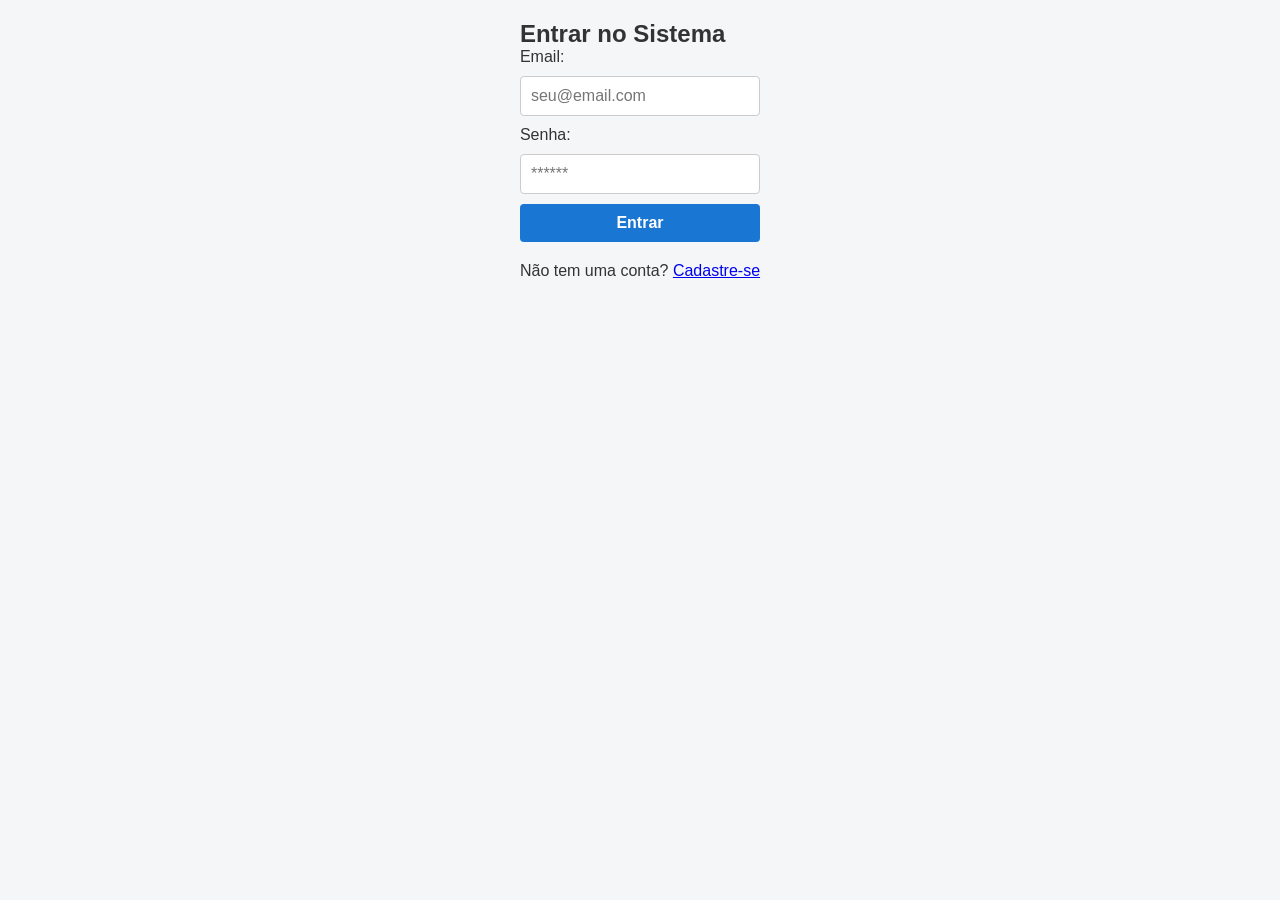
==== front-end/login.html @ 8ff5fa49 "First commit" ====
<!DOCTYPE html>
<html lang="pt-BR">
<head>
    <meta charset="UTF-8">
    <meta name="viewport" content="width=device-width, initial-scale=1.0">
    <title>Login - gerenciador Financeiro</title>
    <link rel="stylesheet" href="/front-end/style.css">
</head>
<body>
    <div class="container-auth">
        <h2 id="titulo-form">Entrar no Sistema</h2>

        <form id="form-auth">
            <div id="campo-nome" style="display: none;">
                <label for="nome">Nome:</label>
                <input type="text" id="nome" placeholder="Seu nome completo">
            </div>

            <label for="email">Email:</label>
            <input type="email" id="email" required placeholder="seu@email.com">

            <label for="senha">Senha:</label>
            <input type="password" id="senha" required placeholder="******">

            <button type="submit" id="btn-submit">Entrar</button>
        </form>

        <p id="msg-erro" style="color: red; margin-top: 10px; "></p>

        <p style="margin-top: 15px;">
            <span id="texto-alternar">Não tem uma conta?</span>
            <a href="#" id="link-alternar">Cadastre-se</a>
        </p>
    </div>
    
    <script src="/front-end/auth.js"></script>
</body>
</html>
---- front-end/style.css ----
* {
    box-sizing: border-box;
    margin: 0;
    padding: 0;
    font-family: Arial, sans-serif;
    transition: background-color 0.3s, color 0.3s;
}

body {
    background-color: #f4f6f8;
    color: #333;
    padding: 20px;
    display: flex;
    justify-content: center;
}

.container {
    width: 100%;
    max-width: 600px;
    background: white;
    padding: 20px;
    border-radius: 8px;
    box-shadow: 0 4px 6px rgba(0, 0, 0, 0.1); 
}

.header {
    display: flex;
    justify-content: space-between;
    align-items: center;
    margin-bottom: 15px;
}

.filtro-container {
    display: flex;
    align-items: center;
    gap: 10px;
    margin-bottom: 20px;
    background: #f0f0f0;
    padding: 10px;
    border-radius: 6px;
}

.btn-tema {
    padding: 8px 12px;
    font-size: 14px;
    border: 1px solid #ccc;
    border-radius: 20px;
    background: #eee;
    color: #333;
    cursor: pointer;
}

.btn-tema:hover {
    background: #ddd;
}

.resumo {
    display: flex;
    justify-content: space-between;
    gap: 10px;
    margin-bottom: 20px;
}

.card {
    flex: 1;
    padding: 15px;
    border-radius: 6px;
    text-align: center;
    color: white;
}

.card.entrada { background-color: #2e7d32; }
.card.saida { background-color: #c62828; }
.card.saldo { background-color: #0288d1; }

form {
    display: flex;
    flex-direction: column;
    gap: 10px;
    margin-bottom: 20px;
}

.form-row {
    display: flex;
    gap: 10px;
}

.form-row select {
    flex: 1;
}

input, select, button[type="submit"] {
    padding: 10px;
    border: 1px solid #ccc;
    border-radius: 4px;
    font-size: 16px;
    background-color: #fff;
    color: #333;
}

button[type="submit"] {
    background-color: #1976d2;
    color: white;
    border: none;
    cursor: pointer;
    font-weight: bold;
}

button[type="submit"]:hover {
    background-color: #1565c0;
}

.grafico-container {
    margin-bottom: 20px;
    text-align: center;
}

.grafico-container canvas {
    max-height: 280px;
}

#lista-transacoes {
    list-style: none;
    margin-top: 10px;
}

#lista-transacoes li {
    display: flex;
    justify-content: space-between;
    align-items: center;
    padding: 10px;
    border-bottom: 1px solid #eee;
}

#lista-transacoes li.entrada {
    border-left: 5px solid #2e7d32;
}

#lista-transacoes li.saida {
    border-left: 5px solid #c62828;
}

.item-info {
    display: flex;
    flex-direction: column;
}

.item-categoria {
    font-size: 12px;
    color: #777;
}

.btn-deletar {
    background: none;
    border: none;
    color: #e74c3c;
    font-weight: bold;
    cursor: pointer;
    padding: 4px 8px;
    font-size: 16px;
}

.btn-deletar:hover {
    color: #c0392b;
}

/* ================= MODOS ESCURO ================= */
body.dark-mode {
    background-color: #121212;
    color: #e0e0e0;
}

body.dark-mode .container {
    background-color: #1e1e1e;
    box-shadow: 0 4px 6px rgba(0, 0, 0, 0.5);
}

body.dark-mode .filtro-container {
    background: #2a2a2a;
}

body.dark-mode h1,
body.dark-mode h2 {
    color: #ffffff;
}

body.dark-mode .btn-tema {
    background: #333;
    color: #fff;
    border-color: #555;
}

body.dark-mode .btn-tema:hover {
    background: #444;
}

body.dark-mode input,
body.dark-mode select {
    background-color: #2a2a2a;
    color: #fff;
    border-color: #444;
}

body.dark-mode #lista-transacoes li {
    border-bottom-color: #333;
}

body.dark-mode .item-categoria {
    color: #aaa;
}
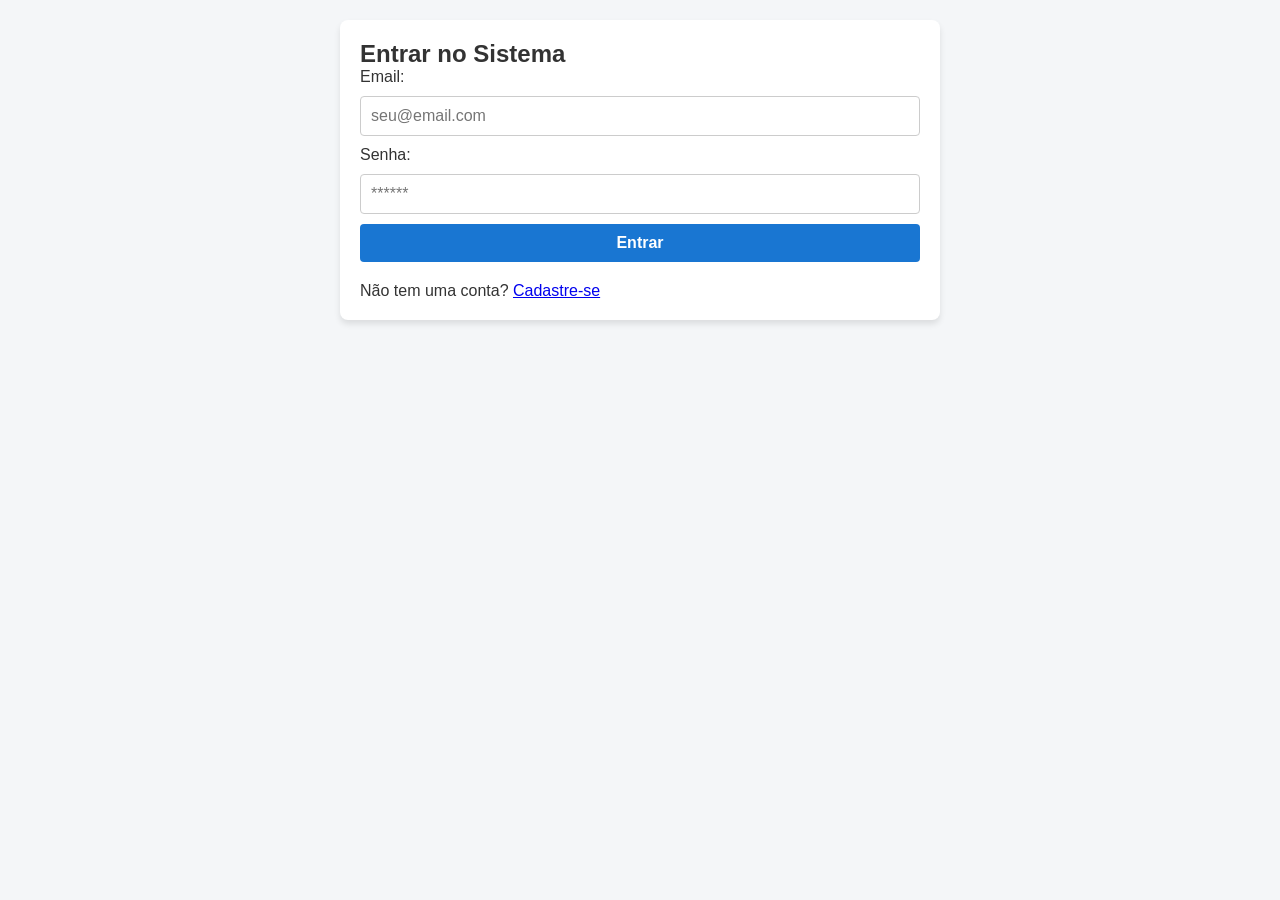
==== commit d232be72: "Refatoração e novo teste de logout" ====
--- a/front-end/login.html
+++ b/front-end/login.html
@@ -1,38 +1,38 @@
-<!DOCTYPE html>
+<!doctype html>
 <html lang="pt-BR">
-<head>
-    <meta charset="UTF-8">
-    <meta name="viewport" content="width=device-width, initial-scale=1.0">
+  <head>
+    <meta charset="UTF-8" />
+    <meta name="viewport" content="width=device-width, initial-scale=1.0" />
     <title>Login - gerenciador Financeiro</title>
-    <link rel="stylesheet" href="/front-end/style.css">
-</head>
-<body>
+    <link rel="stylesheet" href="./style.css" />
+  </head>
+  <body>
     <div class="container-auth">
-        <h2 id="titulo-form">Entrar no Sistema</h2>
+      <h2 id="titulo-form">Entrar no Sistema</h2>
 
-        <form id="form-auth">
-            <div id="campo-nome" style="display: none;">
-                <label for="nome">Nome:</label>
-                <input type="text" id="nome" placeholder="Seu nome completo">
-            </div>
+      <form id="form-auth">
+        <div id="campo-nome" style="display: none">
+          <label for="nome">Nome:</label>
+          <input type="text" id="nome" placeholder="Seu nome completo" />
+        </div>
 
-            <label for="email">Email:</label>
-            <input type="email" id="email" required placeholder="seu@email.com">
+        <label for="email">Email:</label>
+        <input type="email" id="email" required placeholder="seu@email.com" />
 
-            <label for="senha">Senha:</label>
-            <input type="password" id="senha" required placeholder="******">
+        <label for="senha">Senha:</label>
+        <input type="password" id="senha" required placeholder="******" />
 
-            <button type="submit" id="btn-submit">Entrar</button>
-        </form>
+        <button type="submit" id="btn-submit">Entrar</button>
+      </form>
 
-        <p id="msg-erro" style="color: red; margin-top: 10px; "></p>
+      <p id="msg-erro" style="color: red; margin-top: 10px"></p>
 
-        <p style="margin-top: 15px;">
-            <span id="texto-alternar">Não tem uma conta?</span>
-            <a href="#" id="link-alternar">Cadastre-se</a>
-        </p>
+      <p style="margin-top: 15px">
+        <span id="texto-alternar">Não tem uma conta?</span>
+        <a href="#" id="link-alternar">Cadastre-se</a>
+      </p>
     </div>
-    
-    <script src="/front-end/auth.js"></script>
-</body>
-</html>+
+    <script src="./auth.js"></script>
+  </body>
+</html>
--- a/front-end/style.css
+++ b/front-end/style.css
@@ -1,210 +1,241 @@
 * {
-    box-sizing: border-box;
-    margin: 0;
-    padding: 0;
-    font-family: Arial, sans-serif;
-    transition: background-color 0.3s, color 0.3s;
+  box-sizing: border-box;
+  margin: 0;
+  padding: 0;
+  font-family: Arial, sans-serif;
+  transition:
+    background-color 0.3s,
+    color 0.3s;
 }
 
 body {
-    background-color: #f4f6f8;
-    color: #333;
-    padding: 20px;
-    display: flex;
-    justify-content: center;
-}
-
-.container {
-    width: 100%;
-    max-width: 600px;
-    background: white;
-    padding: 20px;
-    border-radius: 8px;
-    box-shadow: 0 4px 6px rgba(0, 0, 0, 0.1); 
+  background-color: #f4f6f8;
+  color: #333;
+  padding: 20px;
+  display: flex;
+  justify-content: center;
+}
+
+.container,
+.container-auth {
+  width: 100%;
+  max-width: 600px;
+  background: white;
+  padding: 20px;
+  border-radius: 8px;
+  box-shadow: 0 4px 6px rgba(0, 0, 0, 0.1);
 }
 
 .header {
-    display: flex;
-    justify-content: space-between;
-    align-items: center;
-    margin-bottom: 15px;
+  display: flex;
+  justify-content: space-between;
+  align-items: center;
+  margin-bottom: 15px;
+}
+
+.header-acoes {
+  display: flex;
+  gap: 8px;
 }
 
 .filtro-container {
-    display: flex;
-    align-items: center;
-    gap: 10px;
-    margin-bottom: 20px;
-    background: #f0f0f0;
-    padding: 10px;
-    border-radius: 6px;
+  display: flex;
+  align-items: center;
+  gap: 10px;
+  margin-bottom: 20px;
+  background: #f0f0f0;
+  padding: 10px;
+  border-radius: 6px;
 }
 
 .btn-tema {
-    padding: 8px 12px;
-    font-size: 14px;
-    border: 1px solid #ccc;
-    border-radius: 20px;
-    background: #eee;
-    color: #333;
-    cursor: pointer;
+  padding: 8px 12px;
+  font-size: 14px;
+  border: 1px solid #ccc;
+  border-radius: 20px;
+  background: #eee;
+  color: #333;
+  cursor: pointer;
 }
 
 .btn-tema:hover {
-    background: #ddd;
+  background: #ddd;
+}
+
+.btn-logout {
+  padding: 8px 12px;
+  font-size: 14px;
+  border: 1px solid #c62828;
+  border-radius: 20px;
+  background: #e57373;
+  color: white;
+  cursor: pointer;
+}
+
+.btn-logout:hover {
+  background: #c62828;
 }
 
 .resumo {
-    display: flex;
-    justify-content: space-between;
-    gap: 10px;
-    margin-bottom: 20px;
+  display: flex;
+  justify-content: space-between;
+  gap: 10px;
+  margin-bottom: 20px;
 }
 
 .card {
-    flex: 1;
-    padding: 15px;
-    border-radius: 6px;
-    text-align: center;
-    color: white;
-}
-
-.card.entrada { background-color: #2e7d32; }
-.card.saida { background-color: #c62828; }
-.card.saldo { background-color: #0288d1; }
+  flex: 1;
+  padding: 15px;
+  border-radius: 6px;
+  text-align: center;
+  color: white;
+}
+
+.card.entrada {
+  background-color: #2e7d32;
+}
+.card.saida {
+  background-color: #c62828;
+}
+.card.saldo {
+  background-color: #0288d1;
+}
 
 form {
-    display: flex;
-    flex-direction: column;
-    gap: 10px;
-    margin-bottom: 20px;
+  display: flex;
+  flex-direction: column;
+  gap: 10px;
+  margin-bottom: 20px;
 }
 
 .form-row {
-    display: flex;
-    gap: 10px;
+  display: flex;
+  gap: 10px;
 }
 
 .form-row select {
-    flex: 1;
-}
-
-input, select, button[type="submit"] {
-    padding: 10px;
-    border: 1px solid #ccc;
-    border-radius: 4px;
-    font-size: 16px;
-    background-color: #fff;
-    color: #333;
-}
-
-button[type="submit"] {
-    background-color: #1976d2;
-    color: white;
-    border: none;
-    cursor: pointer;
-    font-weight: bold;
-}
-
-button[type="submit"]:hover {
-    background-color: #1565c0;
+  flex: 1;
+}
+
+input,
+select,
+button[type='submit'] {
+  padding: 10px;
+  border: 1px solid #ccc;
+  border-radius: 4px;
+  font-size: 16px;
+  background-color: #fff;
+  color: #333;
+}
+
+button[type='submit'] {
+  background-color: #1976d2;
+  color: white;
+  border: none;
+  cursor: pointer;
+  font-weight: bold;
+}
+
+button[type='submit']:hover {
+  background-color: #1565c0;
 }
 
 .grafico-container {
-    margin-bottom: 20px;
-    text-align: center;
+  margin-bottom: 20px;
+  text-align: center;
 }
 
 .grafico-container canvas {
-    max-height: 280px;
+  max-height: 280px;
 }
 
 #lista-transacoes {
-    list-style: none;
-    margin-top: 10px;
+  list-style: none;
+  margin-top: 10px;
 }
 
 #lista-transacoes li {
-    display: flex;
-    justify-content: space-between;
-    align-items: center;
-    padding: 10px;
-    border-bottom: 1px solid #eee;
+  display: flex;
+  justify-content: space-between;
+  align-items: center;
+  padding: 10px;
+  border-bottom: 1px solid #eee;
 }
 
 #lista-transacoes li.entrada {
-    border-left: 5px solid #2e7d32;
+  border-left: 5px solid #2e7d32;
 }
 
 #lista-transacoes li.saida {
-    border-left: 5px solid #c62828;
+  border-left: 5px solid #c62828;
 }
 
 .item-info {
-    display: flex;
-    flex-direction: column;
+  display: flex;
+  flex-direction: column;
 }
 
 .item-categoria {
-    font-size: 12px;
-    color: #777;
+  font-size: 12px;
+  color: #777;
 }
 
 .btn-deletar {
-    background: none;
-    border: none;
-    color: #e74c3c;
-    font-weight: bold;
-    cursor: pointer;
-    padding: 4px 8px;
-    font-size: 16px;
+  background: none;
+  border: none;
+  color: #e74c3c;
+  font-weight: bold;
+  cursor: pointer;
+  padding: 4px 8px;
+  font-size: 16px;
 }
 
 .btn-deletar:hover {
-    color: #c0392b;
-}
-
-/* ================= MODOS ESCURO ================= */
+  color: #c0392b;
+}
+
+/* Modo Escuro */
 body.dark-mode {
-    background-color: #121212;
-    color: #e0e0e0;
-}
-
-body.dark-mode .container {
-    background-color: #1e1e1e;
-    box-shadow: 0 4px 6px rgba(0, 0, 0, 0.5);
+  background-color: #121212;
+  color: #e0e0e0;
+}
+
+body.dark-mode .container
+body.dark-mode .container-auth {
+  background-color: #1e1e1e;
+  box-shadow: 0 4px 6px rgba(0, 0, 0, 0.5);
 }
 
 body.dark-mode .filtro-container {
-    background: #2a2a2a;
+  background: #2a2a2a;
 }
 
 body.dark-mode h1,
 body.dark-mode h2 {
-    color: #ffffff;
+  color: #ffffff;
 }
 
 body.dark-mode .btn-tema {
-    background: #333;
-    color: #fff;
-    border-color: #555;
+  background: #333;
+  color: #fff;
+  border-color: #555;
 }
 
 body.dark-mode .btn-tema:hover {
-    background: #444;
+  background: #444;
 }
 
 body.dark-mode input,
 body.dark-mode select {
-    background-color: #2a2a2a;
-    color: #fff;
-    border-color: #444;
+  background-color: #2a2a2a;
+  color: #fff;
+  border-color: #444;
 }
 
 body.dark-mode #lista-transacoes li {
-    border-bottom-color: #333;
+  border-bottom-color: #333;
 }
 
 body.dark-mode .item-categoria {
-    color: #aaa;
-}+  color: #aaa;
+}
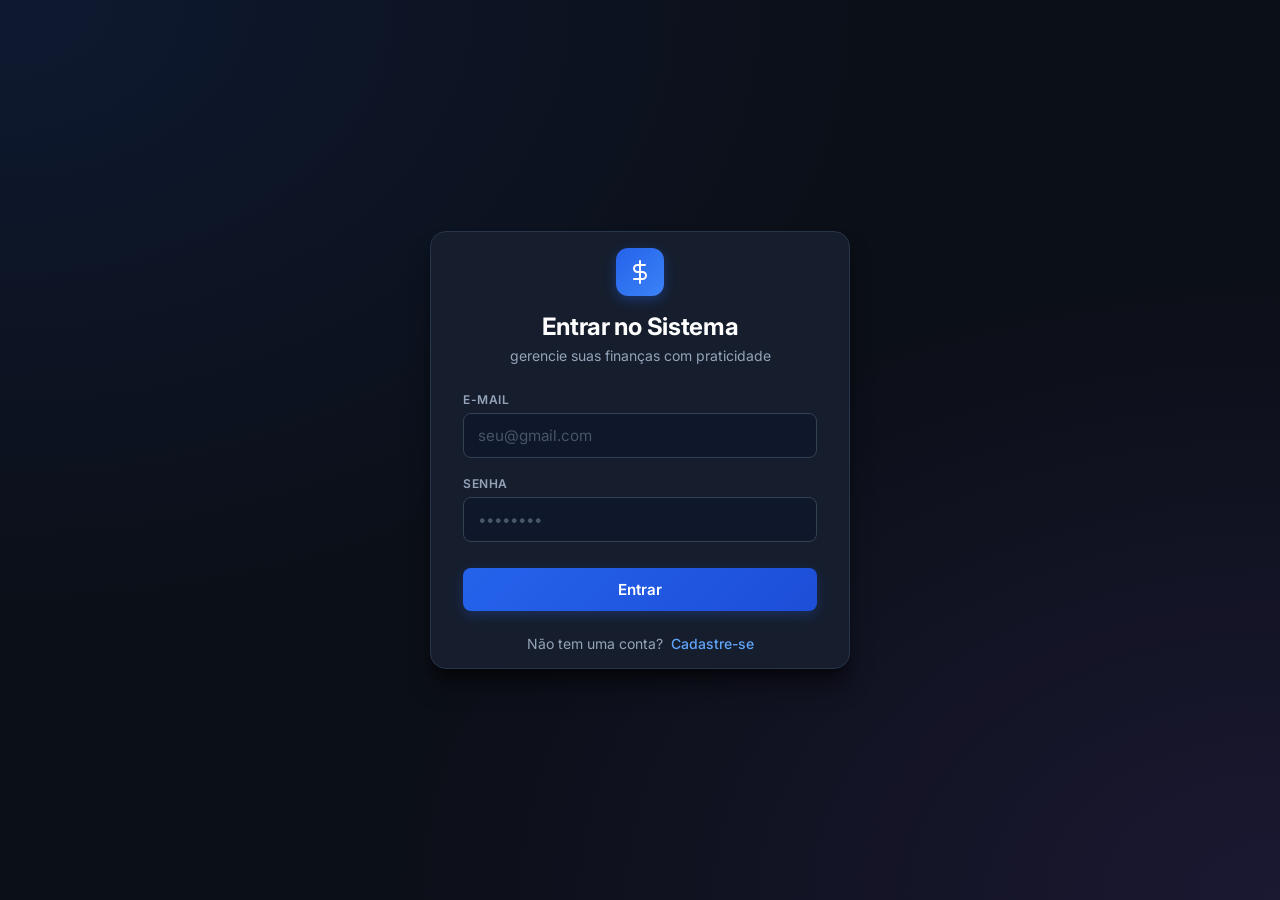
==== commit 5a33a92d: "Modo escuro removido e paleta de cores padrão para todo o sistema" ====
--- a/front-end/login.html
+++ b/front-end/login.html
@@ -3,34 +3,63 @@
   <head>
     <meta charset="UTF-8" />
     <meta name="viewport" content="width=device-width, initial-scale=1.0" />
-    <title>Login - gerenciador Financeiro</title>
-    <link rel="stylesheet" href="./style.css" />
+    <title>Login - Gerenciador financeiro</title>
+    <link rel="preconnect" href="https://fonts.googleapis.com" />
+    <link rel="preconnect" href="https://fonts.gstatic.com" crossorigin />
+    <link
+      href="https://fonts.googleapis.com/css2?family=Inter:wght@400;500;600;700&display=swap"
+      rel="stylesheet"
+    />
+    <link rel="stylesheet" href="./login.css" />
   </head>
-  <body>
-    <div class="container-auth">
-      <h2 id="titulo-form">Entrar no Sistema</h2>
+  <body class="page-auth">
+    <div class="auth-wrapper">
+      <div class="auth-header">
+        <div class="brand-logo">
+          <svg
+            xmlns="http://www.w3.org/2000/svg"
+            viewBox="0 0 24 24"
+            fill="none"
+            stroke="currentColor"
+            stroke-width="2"
+            stroke-linecap="round"
+            stroke-linejoin="round"
+          >
+            <line x1="12" y1="1" x2="12" y2="23"></line>
+            <path d="M17 5H9.5a3.5 3.5 0 0 0 0 7h5a3.5 3.5 0 0 1 0 7H6"></path>
+          </svg>
+        </div>
+        <h2 id="titulo-form">Entrar no Sistema</h2>
+        <p class="auth-subtitle">gerencie suas finanças com praticidade</p>
+      </div>
 
       <form id="form-auth">
-        <div id="campo-nome" style="display: none">
-          <label for="nome">Nome:</label>
-          <input type="text" id="nome" placeholder="Seu nome completo" />
+        <div id="campo-nome" class="form-group" style="display: none">
+          <label for="nome">NOME COMPLETO</label>
+          <input type="text" id="nome" placeholder="Ex: João Silva" />
         </div>
 
-        <label for="email">Email:</label>
-        <input type="email" id="email" required placeholder="seu@email.com" />
+        <div class="form-group">
+          <label for="email">E-MAIL</label>
+          <input type="email" id="email" required placeholder="seu@gmail.com" />
+        </div>
 
-        <label for="senha">Senha:</label>
-        <input type="password" id="senha" required placeholder="******" />
+        <div class="form-group">
+          <label for="senha">SENHA</label>
+          <input type="password" id="senha" required placeholder="••••••••" />
+        </div>
 
-        <button type="submit" id="btn-submit">Entrar</button>
+        <button type="submit" id="btn-submit" class="btn-primary">
+          Entrar
+        </button>
       </form>
 
-      <p id="msg-erro" style="color: red; margin-top: 10px"></p>
+      <div id="msg-erro" class="msg-erro"></div>
 
-      <p style="margin-top: 15px">
+      <div class="auth-footer">
         <span id="texto-alternar">Não tem uma conta?</span>
         <a href="#" id="link-alternar">Cadastre-se</a>
-      </p>
+      </div>
     </div>
 
     <script src="./auth.js"></script>
--- a/front-end/login.css
+++ b/front-end/login.css
@@ -0,0 +1,166 @@
+* {
+    box-sizing: border-box;
+    margin: 0;
+    padding: 0;
+    font-family: 'Inter', -apple-system, BlinkMacSystemFont, "Segoe UI", Roboto, sans-serif;
+}
+
+body.page-auth {
+    background-color: #0b0f17;
+    background-image: 
+        radial-gradient(at 0% 0%, rgba(37, 99, 235, 0.12) 0px, transparent 50%),
+        radial-gradient(at 100% 100%, rgba(139, 92, 246, 0.12) 0px, transparent 50%);
+    color: #f1f5f9;
+    min-height: 100vh;
+    display: flex;
+    align-items: center;
+    justify-content: center;
+    padding: 20px;
+}
+
+.auth-wrapper {
+    width: 100%;
+    max-width: 420px;
+    background: #161e2e;
+    border: 1px solid #283548;
+    border-radius: 16px;
+    padding: 16px 32px;
+    box-shadow: 0 20px 25px -5px rgba(0, 0, 0, 0.5), 0 8px 10px -6px rgba(0, 0, 0, 0.5);;
+}
+
+.auth-header {
+    text-align: center;
+    margin-bottom: 28px;
+}
+
+.brand-logo {
+    width: 48px;
+    height: 48px;
+    background: linear-gradient(135deg, #2563eb, #3b82f6);
+    border-radius: 12px;
+    display: inline-flex;
+    align-items: center;
+    justify-content: center;
+    margin-bottom: 16px;
+    box-shadow: 0 4px 12px rgba(37, 99, 235, 0.35);
+}
+
+.brand-logo svg {
+    width: 24px;
+    height: 24px;
+    stroke: #ffffff;
+}
+
+.auth-header h2 {
+    font-size: 1.5rem;
+    font-weight: 700;
+    color: #ffffff;
+    letter-spacing: -0.02rem;
+}
+
+.auth-subtitle {
+    font-size: 0.875rem;
+    color: #94a3b8;
+    margin-top: 6px;
+}
+
+#form-auth {
+    display: flex;
+    flex-direction: column;
+    gap: 18px;
+}
+
+.form-group {
+    display: flex;
+    flex-direction: column;
+    gap: 6px;
+}
+
+.form-group label {
+    font-size: 0.75rem;
+    font-weight: 600;
+    color: #94a3b8;
+    letter-spacing: 0.05em;
+}
+
+.form-group input {
+    width: 100%;
+    padding: 12px 14px;
+    background-color: #0f172a;
+    border: 1px solid #334155;
+    border-radius: 8px;
+    font-size: 0.95rem;
+    color: #f8fafc;
+    outline: none;
+    transition: all 0.2s ease;
+}
+
+.form-group input::placeholder {
+    color: #475569;
+}
+
+.form-group input:focus {
+    border-color: #3b82f6;
+    box-shadow: 0 0 0 3px rgba(59, 130, 246, 0.2);
+    background-color: #111827;
+}
+
+.btn-primary {
+    margin-top: 8px;
+    padding: 12px;
+    border: none;
+    border-radius: 8px;
+    background: linear-gradient(135deg, #2563eb, #1d4ed8);
+    color: #ffffff;
+    font-size: 0.95rem;
+    font-weight: 600;
+    cursor: pointer;
+    transition: all 0.2s ease;
+    box-shadow: 0 4px 12px rgba(37, 99, 235, 0.25);
+}
+
+.btn-primary:hover {
+    background: linear-gradient(135deg, #3b82f6, #2563eb);
+    transform: translateY(-1px);
+    box-shadow: 0 6px 16px rgba(37, 99, 235, 0.35);
+}
+
+.btn-primary:active {
+    transform: translateY(0);
+}
+
+.msg-erro {
+    font-size: 0.85rem;
+    color: #f87171;
+    background-color: rgba(239, 68, 68, 0.1);
+    border: 1px solid rgba(239, 68, 68, 0.2);
+    border-radius: 6px;
+    padding: 8px 12px;
+    margin-top: 14px;
+    display: none;
+    text-align: center;
+}
+
+.msg-erro:not(:empty) {
+    display: block;
+}
+
+.auth-footer {
+    margin-top: 24px;
+    text-align: center;
+    font-size: 0.875rem;
+    color: #94a3b8;
+}
+
+.auth-footer a {
+    color: #60a5fa;
+    font-weight: 500;
+    text-decoration: none;
+    margin-left: 4px;
+    transition: color 0.2s ease;
+}
+
+.auth-footer a:hover {
+    color: #93c5fd;
+    text-decoration: underline;
+}
